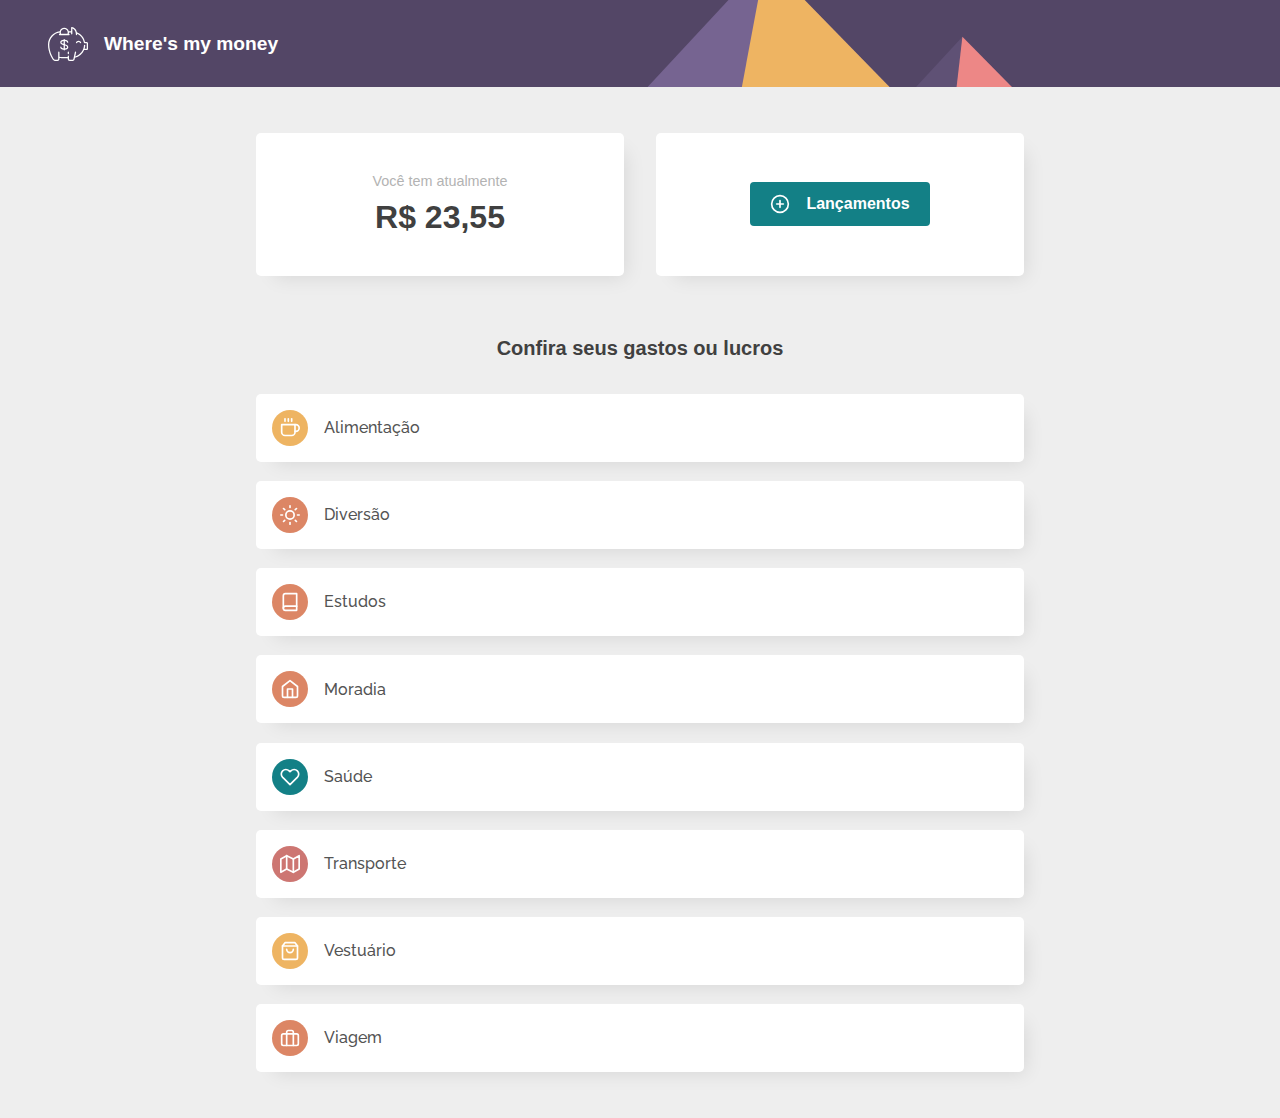
==== index.html @ b9f7a006 "initial commit" ====
<!doctype html>
<html lang="en">

<head>
  <meta charset="UTF-8">
  <meta name="viewport"
    content="width=device-width, user-scalable=no, initial-scale=1.0, maximum-scale=1.0, minimum-scale=1.0">
  <meta http-equiv="X-UA-Compatible" content="ie=edge">
  <title>Where's my money</title>
  <link href="https://fonts.googleapis.com/css?family=Raleway:400,700" rel="stylesheet">
  <link rel="stylesheet" href="./src/css/app.css">
  <link rel="stylesheet" href="./src/css/primitive.css">
  <link rel="manifest" href="./manifest.json">
</head>

<body>
  <header class="main-header">
    <a href="./index.html">
      <svg id="circle" height="40" width="40" xmlns="http://www.w3.org/2000/svg"
        xmlns:xlink="http://www.w3.org/1999/xlink">
        <image x="0" y="0" height="40" width="40" xlink:href="./src/images/icons/svg/logo.svg" />
      </svg>
      <h4>Where's my money</h4>
    </a>
  </header>
  <div class="small-container">
    <div class="head-info flex-row">
      <div class="flex-small">
        <div class="card">
          <div class="payment vertical-center direction-col full-width">
            <h1><span>Você tem atualmente</span>R$ 23,55</h1>
          </div>
        </div>
      </div>
      <div class="flex-small">
        <div class="card">
          <a class="button" href="./addNew.html">
            <svg id="circle" height="20" width="20" xmlns="http://www.w3.org/2000/svg"
              xmlns:xlink="http://www.w3.org/1999/xlink">
              <image x="0" y="0" height="20" width="20" xlink:href="./src/images/icons/svg/plus-circle.svg" />
            </svg>
            Lançamentos</a>
        </div>
      </div>
    </div>
    <h5 class="text-center">Confira seus gastos ou lucros</h5>
    <div class="cards">
      <div class="vertical-center">
        <a href="./category.html#alimentacao" class="card">
          <div class="btn-type">
            <svg id="circle" height="20" width="20" xmlns="http://www.w3.org/2000/svg"
              xmlns:xlink="http://www.w3.org/1999/xlink">
              <image x="0" y="0" height="20" width="20" xlink:href="./src/images/icons/svg/alimentacao.svg" />
            </svg>
          </div>
          Alimentação
        </a>
      </div>
      <div class="vertical-center">
        <a href="./category.html#diversao" class="card">
          <div class="btn-type">
            <svg id="circle" height="20" width="20" xmlns="http://www.w3.org/2000/svg"
              xmlns:xlink="http://www.w3.org/1999/xlink">
              <image x="0" y="0" height="20" width="20" xlink:href="./src/images/icons/svg/diversao.svg" />
            </svg>
          </div>
          Diversão
        </a>
      </div>
      <div class="vertical-center">
        <a href="./category.html#estudos" class="card">
          <div class="btn-type">
            <svg id="circle" height="20" width="20" xmlns="http://www.w3.org/2000/svg"
              xmlns:xlink="http://www.w3.org/1999/xlink">
              <image x="0" y="0" height="20" width="20" xlink:href="./src/images/icons/svg/estudos.svg" />
            </svg>
          </div>
          Estudos
        </a></div>
      <div class="vertical-center">
        <a href="./category.html#moradia" class="card">
          <div class="btn-type">
            <svg id="circle" height="20" width="20" xmlns="http://www.w3.org/2000/svg"
              xmlns:xlink="http://www.w3.org/1999/xlink">
              <image x="0" y="0" height="20" width="20" xlink:href="./src/images/icons/svg/moradia.svg" />
            </svg>
          </div>
          Moradia
        </a></div>
      <div class="vertical-center">
        <a href="./category.html#saude" class="card">
          <div class="btn-type">
            <svg id="circle" height="20" width="20" xmlns="http://www.w3.org/2000/svg"
              xmlns:xlink="http://www.w3.org/1999/xlink">
              <image x="0" y="0" height="20" width="20" xlink:href="./src/images/icons/svg/saude.svg" />
            </svg>
          </div>
          Saúde
        </a></div>
      <div class="vertical-center">
        <a href="./category.html#transporte" class="card">
          <div class="btn-type">
            <svg id="circle" height="20" width="20" xmlns="http://www.w3.org/2000/svg"
              xmlns:xlink="http://www.w3.org/1999/xlink">
              <image x="0" y="0" height="20" width="20" xlink:href="./src/images/icons/svg/transporte.svg" />
            </svg>
          </div>
          Transporte
        </a></div>
      <div class="vertical-center">
        <a href="./category.html#vestuario" class="card">
          <div class="btn-type">
            <svg id="circle" height="20" width="20" xmlns="http://www.w3.org/2000/svg"
              xmlns:xlink="http://www.w3.org/1999/xlink">
              <image x="0" y="0" height="20" width="20" xlink:href="./src/images/icons/svg/vestuario.svg" />
            </svg>
          </div>
          Vestuário
        </a></div>
      <div class="vertical-center">
        <a href="./category.html#viagem" class="card">
          <div class="btn-type">
            <svg id="circle" height="20" width="20" xmlns="http://www.w3.org/2000/svg"
              xmlns:xlink="http://www.w3.org/1999/xlink">
              <image x="0" y="0" height="20" width="20" xlink:href="./src/images/icons/svg/viagem.svg" />
            </svg>
          </div>
          Viagem
        </a></div>
    </div>
  </div>
  <script src="./src/js/scripts.js"></script>
</body>

</html>
---- src/css/app.css ----
/*
peach: #DC8665
moonlight: #138086
dawn: #534666
SunDown: #CD7672
sunLight: #EEB462
*/
body,
html {
  margin: 0;
  font-family: "Raleway", sans-serif;
  background: #eee !important;
}

input[type=submit] {
  background: #534666;
  border: none;
  margin-top: 2rem;
}
input[type=submit]:hover {
  background: #138086;
  border: none;
}


.main-header {
  width: 100%;
  padding: 0.5rem 3rem;
  text-align: center;
  background-color: #534666;
  background-image: url("data:image/svg+xml,%3Csvg xmlns='http://www.w3.org/2000/svg' viewBox='0 0 1600 900'%3E%3Cpolygon fill='%23766491' points='957 450 539 900 1396 900'/%3E%3Cpolygon fill='%23eeb462' points='957 450 872.9 900 1396 900'/%3E%3Cpolygon fill='%236a5a83' points='-60 900 398 662 816 900'/%3E%3Cpolygon fill='%23f69a71' points='337 900 398 662 816 900'/%3E%3Cpolygon fill='%235f5175' points='1203 546 1552 900 876 900'/%3E%3Cpolygon fill='%23ed8786' points='1203 546 1552 900 1162 900'/%3E%3Cpolygon fill='%23544767' points='641 695 886 900 367 900'/%3E%3Cpolygon fill='%23d67b9a' points='587 900 641 695 886 900'/%3E%3Cpolygon fill='%23493e5a' points='1710 900 1401 632 1096 900'/%3E%3Cpolygon fill='%23b376a6' points='1710 900 1401 632 1365 900'/%3E%3Cpolygon fill='%233e354d' points='1210 900 971 687 725 900'/%3E%3Cpolygon fill='%238974a8' points='943 900 1210 900 971 687'/%3E%3C/svg%3E");
  background-size: cover;
  background-position-y: 20rem;
  margin-bottom: 36px;
  display: -webkit-box;
  display: -moz-box;
  display: -ms-flexbox;
  display: -webkit-flex;
  display: flex;
  align-items: center;
  flex-direction: row;
  justify-content: flex-start;
}

.main-header a {
  display: -webkit-box;
  display: -moz-box;
  display: -ms-flexbox;
  display: -webkit-flex;
  display: flex;
  align-items: center;
  flex-direction: row;
  justify-content: flex-start;
}

.main-header a:hover {
  text-decoration: none;
}

.main-header h1 {
  font-size: 2em;
  margin: 0;
  color: white;
}

.main-header h4 {
  font-size: 1.2rem;
  color: #fff;
  font-weight: 600;
  margin-left: 1rem !important;
}

.card {
  border: 0px solid #ccc;
  -webkit-box-shadow: 10px 10px 19px -9px rgba(0, 0, 0, 0.10);
  -moz-box-shadow: 10px 10px 19px -9px rgba(0, 0, 0, 0.10);
  box-shadow: 10px 10px 19px -9px rgba(0, 0, 0, 0.10);
  background: #fff;
  width: 100%;
  padding: 1rem;
  margin: 0.6rem auto;
  cursor: pointer;
  border-radius: 5px;
  display: -webkit-box;
  display: -moz-box;
  display: -ms-flexbox;
  display: -webkit-flex;
  display: flex;
  align-items: center;
  justify-content: flex-start;
}

.card:hover {
  background: #EEB462;
}

.cards a {
  color: #545454;
  font-weight: 500;
}

.cards a:hover {
  color: #fff;
  text-decoration: none;
}

.btn-type {
  margin-right: 1rem;
  display: -webkit-box;
  display: -moz-box;
  display: -ms-flexbox;
  display: -webkit-flex;
  display: flex;
  align-items: center;
  justify-content: flex-start;
  background-color: #DC8665;
  padding: 0.5rem;
  border-radius: 3rem;
}

div:nth-child(4n+1) .btn-type {
  background-color: #138086;
}

div:nth-child(5n+1) .btn-type {
  background-color: #CD7672;
}

div:nth-child(6n+1) .btn-type {
  background-color: #EEB462;
}

.card__image img {
  max-width: 100%;
}

.card__content,
.card__details {
  padding: 0 5%;
  transition: opacity 0.3s ease-out;
}

.card__details {
  display: none;
  opacity: 0;
}

.direction-col {
  flex-direction: column;
}

.full-width {
  width: 100%;
}

.payment h1 {
  font-size: 2rem;
  text-align: center;
}

.payment h1 span{
  font-size: 0.9rem;
  display: block;
  font-weight: lighter;
  color: #b3b3b3;
  padding-bottom: 0.5rem;
}

.head-info .card {
  min-height: 143px;
  margin-bottom: 36px;
  display: -webkit-box;
  display: -moz-box;
  display: -ms-flexbox;
  display: -webkit-flex;
  display: flex;
  align-items: center;
  flex-direction: row;
  justify-content: center;
}

.head-info .card:hover {
  background: #f9f9f9;
}

.head-info .card .button {
  margin: 0;
  display: -webkit-box;
  display: -moz-box;
  display: -ms-flexbox;
  display: -webkit-flex;
  display: flex;
  align-items: center;
  flex-direction: row;
  justify-content: center;
  background: #138086;
  border: 0;
}

.head-info .card .button svg{
  margin-right: 1rem;
}

.small-container{
  margin-bottom: 36px;
}

.category-table {
  width: auto;
  margin-right: 1rem;
  display: -webkit-box;
  display: -moz-box;
  display: -ms-flexbox;
  display: -webkit-flex;
  display: flex;
  align-items: center;
  justify-content: flex-start;
  background-color: #eeb462;
  padding: 0.5rem;
  border-radius: 3rem;
}

td:first-child{
  width: 30px;
}
---- src/css/primitive.css ----
/*! Primitive
  by Tania Rascia */
/*! normalize.css v3.0.3 | MIT License | github.com/necolas/normalize.css */html{-ms-text-size-adjust:100%;-webkit-text-size-adjust:100%}body{margin:0}article,aside,details,figcaption,figure,footer,header,main,menu,nav,section,summary{display:block}audio,canvas,progress,video{display:inline-block;vertical-align:baseline}audio:not([controls]){display:none;height:0}[hidden],template{display:none}a:active,a:hover{outline:0}b,strong{font-weight:700}sub,sup{font-size:75%;line-height:0;position:relative;vertical-align:baseline}sup{top:-.5em}sub{bottom:-.25em}img{border:0}svg:not(:root){overflow:hidden}hr{box-sizing:content-box}pre{overflow:auto}button[disabled],html input[disabled]{cursor:default}button::-moz-focus-inner,input::-moz-focus-inner{border:0;padding:0}html{box-sizing:border-box}*,:after,:before{box-sizing:inherit}figure{margin:0}html{-webkit-font-smoothing:antialiased;-moz-osx-font-smoothing:grayscale;font:normal normal normal 1rem/1.6 -apple-system,BlinkMacSystemFont,Helvetica Neue,Helvetica,Arial,sans-serif;font-size:1rem}body{color:#404040;background:#fff;font-size:1rem}dl,ol,p,table,ul{margin:0 0 1.5rem}ol li ol,ul li ul{margin-bottom:0}h1,h2,h3,h4,h5{font-weight:600;font-family:-apple-system,BlinkMacSystemFont,Helvetica Neue,Helvetica,Arial,sans-serif;line-height:1.2;color:#404040}h1,h1:not(:first-child),h2,h2:not(:first-child),h3,h3:not(:first-child),h4,h4:not(:first-child),h5,h5:not(:first-child){margin:1.5rem 0}h1:not(:first-child),h2:not(:first-child),h3:not(:first-child){margin-top:2rem}h1{font-size:1.75rem}h2{font-size:1.5rem}h3{font-size:1.25rem}h4{font-size:1.1rem}h5{font-size:1rem}@media (min-width:600px){h1:not(:first-child),h2:not(:first-child),h3:not(:first-child){margin-top:2.5rem}h1{font-size:2.25rem}h2{font-size:2rem}h3{font-size:1.75rem}h4{font-size:1.5rem}h5{font-size:1.25rem}}a{color:#0366ee;text-decoration:none}a:active,a:focus,a:hover{color:#0246a2;text-decoration:underline}mark{background:#ffeea8;padding:0 .2rem}blockquote{margin:0 0 1.5rem;border-left:16px solid #f0f0f0;padding:0 1.5rem;font-size:1.5rem}blockquote cite{display:block;margin-top:1.5rem;font-size:1rem;text-align:right}pre{border:0;border-radius:4px;background:transparent;padding:1rem;-moz-tab-size:2;-o-tab-size:2;tab-size:2;color:#404040;font-size:14px;margin:0 0 1.5rem}pre,pre code{font-family:Menlo,monospace}pre code{line-height:1.2}kbd{background-color:#f7f7f7;border:1px solid #ccc;border-radius:3px;box-shadow:0 1px 0 rgba(0,0,0,.2),inset 0 0 0 2px #fff;color:#333;display:inline-block;font-family:Helvetica,Arial,sans-serif;font-size:13px;line-height:1.4;margin:0 .1em;padding:.1em .6em;text-shadow:0 1px 0 #fff}:not(pre)>code{color:#404040;background:transparent;font-family:Menlo,monospace;font-size:14px;padding:0 .2rem;border:1px solid #dedede;border-radius:4px}hr{height:0;border:0;border-top:1px solid #dedede}dt{font-weight:600}dd{margin-bottom:.5rem}.full-container{max-width:100%;padding:0 1rem}.container,.medium-container,.small-container{max-width:1200px;padding:0 1rem;margin-left:auto;margin-right:auto}.small-container{max-width:800px}.medium-container{max-width:1000px}.content-section{padding:30px 0}@media (min-width:600px){.content-section{padding:60px 0}}.flex-large,.flex-small{padding-left:1rem;padding-right:1rem}.flex-row{margin-left:-1rem;margin-right:-1rem;display:-webkit-box;display:-ms-flexbox;display:flex;-webkit-box-orient:horizontal;-webkit-box-direction:normal;-ms-flex-direction:row;flex-direction:row;-ms-flex-wrap:wrap;flex-wrap:wrap}.flex-large,.flex-small{-ms-flex-preferred-size:100%;flex-basis:100%;margin-bottom:1rem}@media (min-width:600px){.flex-small{-webkit-box-flex:1;-ms-flex:1 1 0px;flex:1 1 0;margin-bottom:0}}@media (min-width:1000px){.flex-large{-webkit-box-flex:1;-ms-flex:1 1 0px;flex:1 1 0;margin-bottom:0}}.clearfix:after,.clearfix:before{content:" ";display:block}.clearfix:after{clear:both}.text-left{text-align:left}.text-right{text-align:right}.text-center{text-align:center}.text-justify{text-align:justify}.block{display:block}.inline-block{display:inline-block}.inline{display:inline}.vertical-center{display:-webkit-box;display:-ms-flexbox;display:flex;-webkit-box-align:center;-ms-flex-align:center;align-items:center;-webkit-box-pack:center;-ms-flex-pack:center;justify-content:center}.responsive-image{max-width:100%;height:auto}.show{display:block!important}.hide{display:none!important}.invisible{visibility:hidden}.float-left{float:left}.float-right{float:right}.no-padding-top{padding-top:0}.no-padding-bottom{padding-bottom:0}.padding-top{padding-top:2rem}.padding-bottom{padding-bottom:2rem}.no-margin-top{margin-top:0}.no-margin-bottom{margin-bottom:0}.margin-top{margin-top:2rem}.margin-bottom{margin-bottom:2rem}.alternate-background{background:#fafafa;color:#404040}.screen-reader-text{clip:rect(1px,1px,1px,1px);position:absolute!important;height:1px;width:1px;overflow:hidden}.button,[type=button],[type=reset],[type=submit],a.button,button{-webkit-appearance:none;display:inline-block;border:1px solid #0366ee;border-radius:4px;background:#0366ee;color:#fff;font-weight:600;font-family:-apple-system,BlinkMacSystemFont,Helvetica Neue,Helvetica,Arial,sans-serif;font-size:1rem;text-transform:none;padding:.75rem 1.25rem;margin:0 0 .5rem;vertical-align:middle;text-align:center;cursor:pointer;text-decoration:none;line-height:1}.button:active,.button:focus,.button:hover,[type=button]:active,[type=button]:focus,[type=button]:hover,[type=reset]:active,[type=reset]:focus,[type=reset]:hover,[type=submit]:active,[type=submit]:focus,[type=submit]:hover,a.button:active,a.button:focus,a.button:hover,button:active,button:focus,button:hover{border:1px solid #0250bc;background:#0250bc;color:#fff;text-decoration:none}.button::-moz-focus-inner,[type=button]::-moz-focus-inner,[type=reset]::-moz-focus-inner,[type=submit]::-moz-focus-inner,a.button::-moz-focus-inner,button::-moz-focus-inner{border:0;padding:0}.accent-button,a.accent-button{color:#fff;border:1px solid #fcb42a;background:#fcb42a}.accent-button:active,.accent-button:focus,.accent-button:hover,a.accent-button:active,a.accent-button:focus,a.accent-button:hover{color:#fff;border:1px solid #f09f03;background:#f09f03}.muted-button,a.muted-button{background:transparent;border:1px solid #cdcdcd;color:#4e4e4e}.muted-button:active,.muted-button:focus,.muted-button:hover,a.muted-button:active,a.muted-button:focus,a.muted-button:hover{color:#4e4e4e;border:1px solid #818181;background:transparent}.round-button,a.round-button{border-radius:40px}.square-button,a.square-button{border-radius:0}.full-button,a.full-button{display:block;width:100%}[type=color],[type=date],[type=datetime-local],[type=datetime],[type=email],[type=month],[type=number],[type=password],[type=search],[type=tel],[type=text],[type=time],[type=url],[type=week],select,textarea{display:block;border:1px solid #cdcdcd;border-radius:4px;padding:.75rem;outline:none;background:transparent;margin-bottom:.5rem;font-size:1rem;width:100%;max-width:100%;line-height:1}[type=color]:hover,[type=date]:hover,[type=datetime-local]:hover,[type=datetime]:hover,[type=email]:hover,[type=month]:hover,[type=number]:hover,[type=password]:hover,[type=search]:hover,[type=tel]:hover,[type=text]:hover,[type=time]:hover,[type=url]:hover,[type=week]:hover,select:hover,textarea:hover{border:1px solid #b4b4b4}[type=color]:active,[type=color]:focus,[type=date]:active,[type=date]:focus,[type=datetime-local]:active,[type=datetime-local]:focus,[type=datetime]:active,[type=datetime]:focus,[type=email]:active,[type=email]:focus,[type=month]:active,[type=month]:focus,[type=number]:active,[type=number]:focus,[type=password]:active,[type=password]:focus,[type=search]:active,[type=search]:focus,[type=tel]:active,[type=tel]:focus,[type=text]:active,[type=text]:focus,[type=time]:active,[type=time]:focus,[type=url]:active,[type=url]:focus,[type=week]:active,[type=week]:focus,select:active,select:focus,textarea:active,textarea:focus{border:1px solid #0366ee;box-shadow:inset 0 1px 1px rgba(0,0,0,.1),0 0 6px #8cbcfe}textarea{overflow:auto;height:auto}fieldset{border:1px solid #dedede;border-radius:4px;padding:1rem;margin:1.5rem 0}legend{padding:0 .5rem;font-weight:600}select{color:#404040;-webkit-appearance:none;-moz-appearance:none;background:url([data-uri]) 100% no-repeat;line-height:1}select::-ms-expand{display:none}[type=range]{width:100%}label{font-weight:600;max-width:100%;display:block;margin:1rem 0 .5rem}@media (min-width:600px){.split-form label{text-align:right;padding:0 .5rem;margin-bottom:1rem}}input.has-error,input.has-error:active,input.has-error:focus,input.has-error:hover,select.has-error,select.has-error:active,select.has-error:focus,select.has-error:hover,textarea.has-error,textarea.has-error:active,textarea.has-error:focus,textarea.has-error:hover{border:1px solid #d33c40;box-shadow:inset 0 1px 1px rgba(0,0,0,.1),0 0 6px #f4cecf}:-moz-placeholder,:-ms-input-placeholder,::-moz-placeholder,::-webkit-input-placeholder{color:#9a9a9a}table{border-collapse:collapse;border-spacing:0;width:100%;max-width:100%}thead th{border-bottom:2px solid #dedede}tfoot th{border-top:2px solid #dedede}td{border-bottom:1px solid #dedede}td,th{text-align:left;padding:.5rem}caption{padding:1rem 0;caption-side:bottom;color:#ababab}.striped-table tbody tr:nth-child(odd){background-color:#f8f8f8}.contain-table{overflow-x:auto}@media (min-width:600px){.contain-table{width:100%}}
/*# sourceMappingURL=main.css.map */
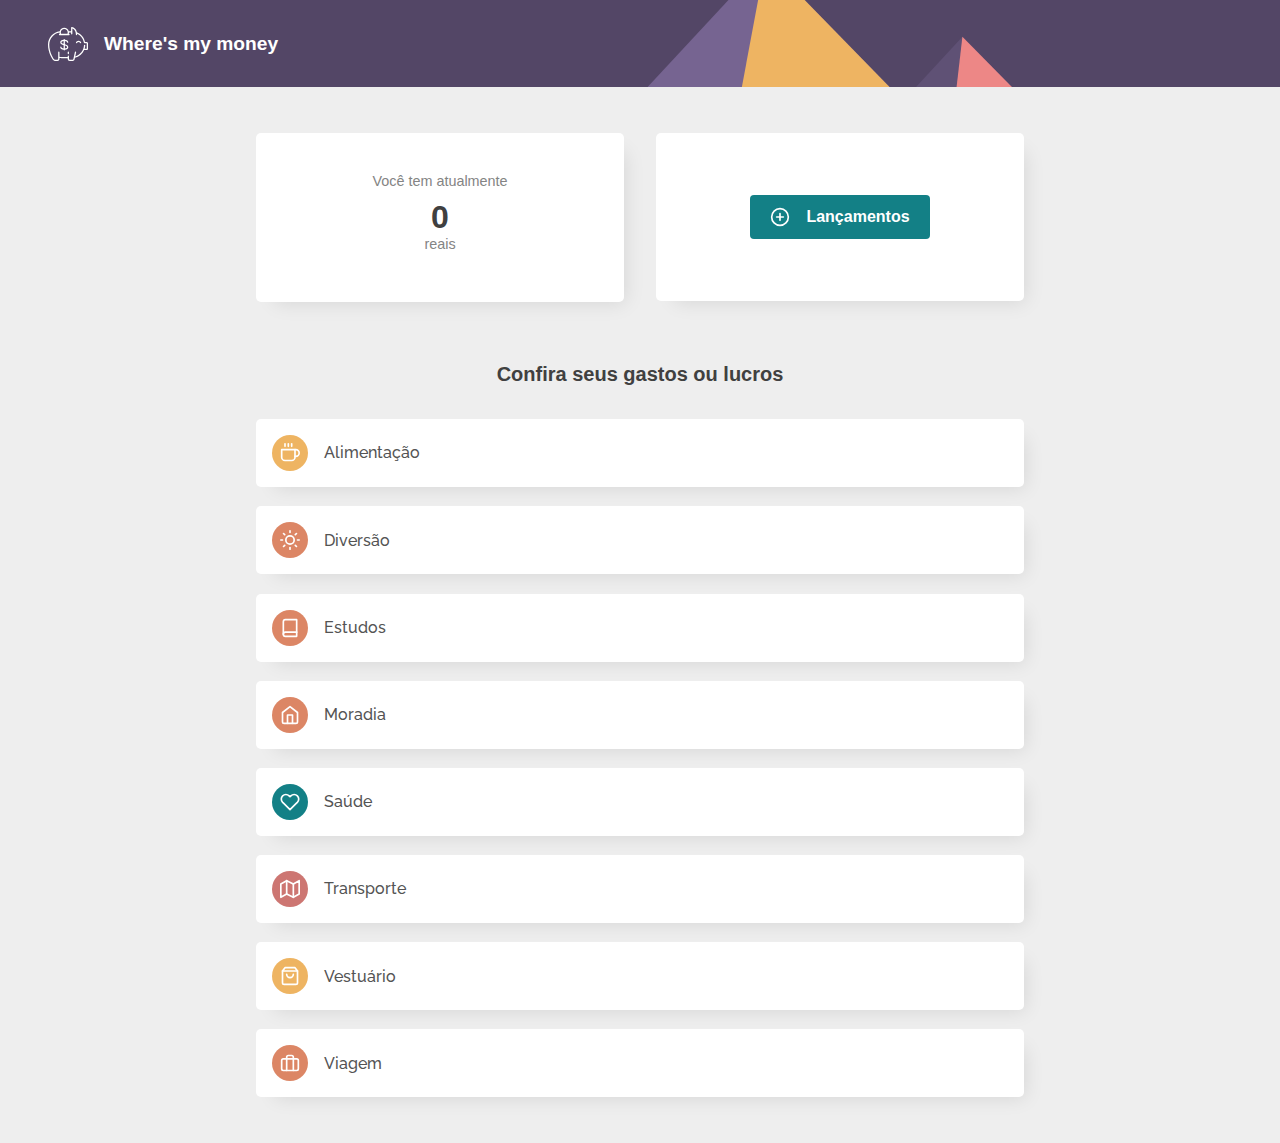
==== commit 03d1f3c8: "soma total" ====
--- a/index.html
+++ b/index.html
@@ -4,13 +4,24 @@
 <head>
   <meta charset="UTF-8">
   <meta name="viewport"
-    content="width=device-width, user-scalable=no, initial-scale=1.0, maximum-scale=1.0, minimum-scale=1.0">
+    content="width=device-width, initial-scale=1.0, maximum-scale=1.0, minimum-scale=1.0">
   <meta http-equiv="X-UA-Compatible" content="ie=edge">
+  <meta name="theme-color" content="#534666">
   <title>Where's my money</title>
   <link href="https://fonts.googleapis.com/css?family=Raleway:400,700" rel="stylesheet">
   <link rel="stylesheet" href="./src/css/app.css">
   <link rel="stylesheet" href="./src/css/primitive.css">
   <link rel="manifest" href="./manifest.json">
+  <script>
+    if ('serviceWorker' in navigator) {
+      window.addEventListener('load', () => {
+        navigator.serviceWorker.register('./sw.js')
+            .then((reg) => {
+              console.log('Service worker registered.', reg);
+            });
+      });
+    }
+  </script>
 </head>
 
 <body>
@@ -28,7 +39,7 @@
       <div class="flex-small">
         <div class="card">
           <div class="payment vertical-center direction-col full-width">
-            <h1><span>Você tem atualmente</span>R$ 23,55</h1>
+            <h1><span>Você tem atualmente</span><b id="total-value">00,00</b><span>reais</span></h1>
           </div>
         </div>
       </div>
@@ -129,7 +140,7 @@
         </a></div>
     </div>
   </div>
-  <script src="./src/js/scripts.js"></script>
+  <script src="./src/js/scriptHome.js"></script>
 </body>
 
 </html>--- a/src/css/app.css
+++ b/src/css/app.css
@@ -162,12 +162,12 @@
   font-size: 0.9rem;
   display: block;
   font-weight: lighter;
-  color: #b3b3b3;
+  color: #848484;
   padding-bottom: 0.5rem;
 }
 
 .head-info .card {
-  min-height: 143px;
+  min-height: 168px;
   margin-bottom: 36px;
   display: -webkit-box;
   display: -moz-box;
